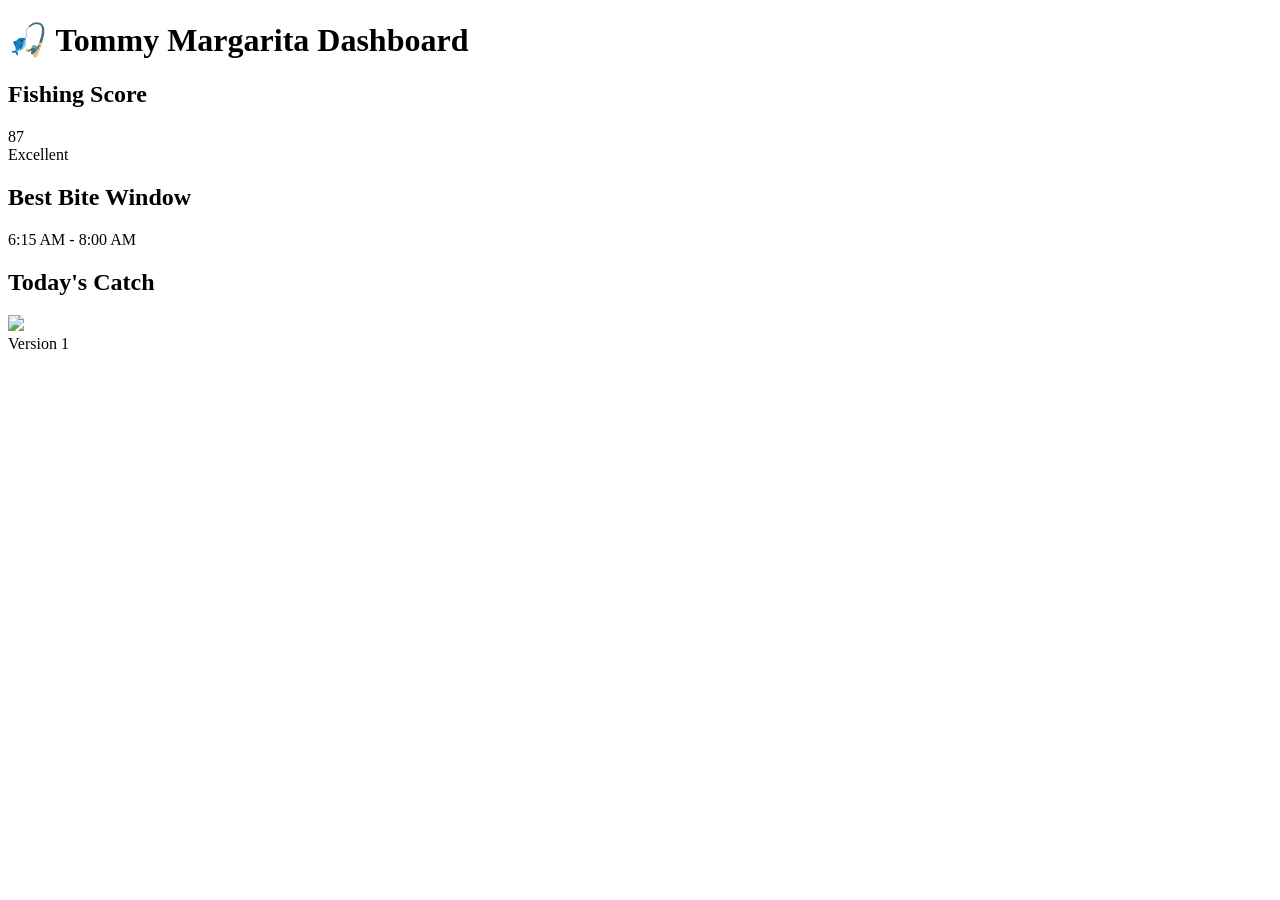
==== index.html @ ba4f807c "Add files via upload" ====
<!doctype html><html><head><meta charset="utf-8"><meta name="viewport" content="width=device-width,initial-scale=1"><title>Tommy Margarita Dashboard</title><link rel="stylesheet" href="css/style.css"></head><body><header><h1>🎣 Tommy Margarita Dashboard</h1><div id="clock"></div></header><main class="grid"><section class="card"><h2>Fishing Score</h2><div id="score" class="score">87</div><div id="rating">Excellent</div></section><section class="card"><h2>Best Bite Window</h2><div id="bite">6:15 AM - 8:00 AM</div><div id="countdown"></div></section><section class="card"><h2>Today's Catch</h2><img id="photo" src="photos/photo1.jpg"></section></main><footer>Version 1</footer><script src="js/app.js"></script></body></html>
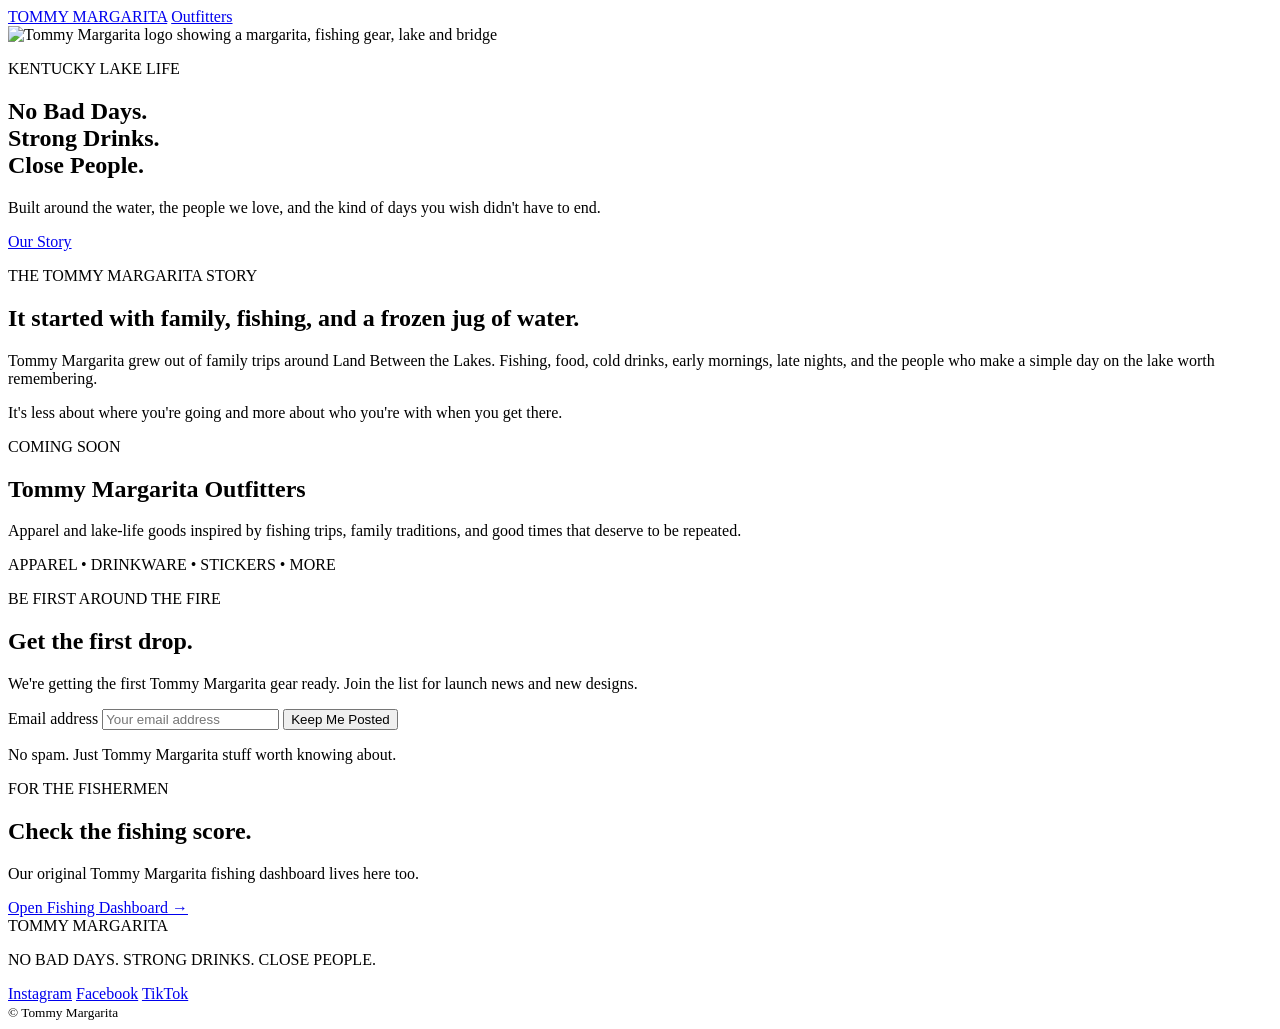
==== commit ca353449: "Build Tommy Margaritabrand homepage" ====
--- a/index.html
+++ b/index.html
@@ -1 +1,82 @@
-<!doctype html><html><head><meta charset="utf-8"><meta name="viewport" content="width=device-width,initial-scale=1"><title>Tommy Margarita Dashboard</title><link rel="stylesheet" href="css/style.css"></head><body><header><h1>🎣 Tommy Margarita Dashboard</h1><div id="clock"></div></header><main class="grid"><section class="card"><h2>Fishing Score</h2><div id="score" class="score">87</div><div id="rating">Excellent</div></section><section class="card"><h2>Best Bite Window</h2><div id="bite">6:15 AM - 8:00 AM</div><div id="countdown"></div></section><section class="card"><h2>Today's Catch</h2><img id="photo" src="photos/photo1.jpg"></section></main><footer>Version 1</footer><script src="js/app.js"></script></body></html>+<!doctype html>
+<html lang="en">
+<head>
+  <meta charset="utf-8">
+  <meta name="viewport" content="width=device-width, initial-scale=1">
+  <meta name="theme-color" content="#0c2433">
+  <meta name="description" content="Tommy Margarita is a Kentucky lake-life brand built around fishing, good food, strong drinks, and close people.">
+  <meta property="og:title" content="Tommy Margarita | No Bad Days. Strong Drinks. Close People.">
+  <meta property="og:description" content="Lake days, fishing, good food, strong drinks, and the people who make the memories.">
+  <meta property="og:type" content="website">
+  <title>Tommy Margarita | No Bad Days. Strong Drinks. Close People.</title>
+  <link rel="stylesheet" href="css/style.css">
+</head>
+<body>
+  <header class="site-header">
+    <a class="brand-mini" href="#top" aria-label="Tommy Margarita home">TOMMY MARGARITA</a>
+    <a class="header-link" href="#outfitters">Outfitters</a>
+  </header>
+
+  <main id="top">
+    <section class="hero">
+      <div class="hero-art">
+        <img src="images/tommy-margarita-logo.jpg" alt="Tommy Margarita logo showing a margarita, fishing gear, lake and bridge">
+      </div>
+      <p class="eyebrow">KENTUCKY LAKE LIFE</p>
+      <h1>No Bad Days.<br>Strong Drinks.<br>Close People.</h1>
+      <p class="hero-copy">Built around the water, the people we love, and the kind of days you wish didn't have to end.</p>
+      <a class="button" href="#story">Our Story</a>
+    </section>
+
+    <section class="section story" id="story">
+      <p class="eyebrow">THE TOMMY MARGARITA STORY</p>
+      <h2>It started with family, fishing, and a frozen jug of water.</h2>
+      <p>Tommy Margarita grew out of family trips around Land Between the Lakes. Fishing, food, cold drinks, early mornings, late nights, and the people who make a simple day on the lake worth remembering.</p>
+      <p>It's less about where you're going and more about who you're with when you get there.</p>
+    </section>
+
+    <section class="section feature" id="outfitters">
+      <div class="feature-card">
+        <p class="eyebrow">COMING SOON</p>
+        <h2>Tommy Margarita Outfitters</h2>
+        <p>Apparel and lake-life goods inspired by fishing trips, family traditions, and good times that deserve to be repeated.</p>
+        <span class="coming">APPAREL • DRINKWARE • STICKERS • MORE</span>
+      </div>
+    </section>
+
+    <section class="section signup">
+      <p class="eyebrow">BE FIRST AROUND THE FIRE</p>
+      <h2>Get the first drop.</h2>
+      <p>We're getting the first Tommy Margarita gear ready. Join the list for launch news and new designs.</p>
+
+      <!-- Replace the action URL with your form provider once created. -->
+      <form action="mailto:hello@tommymargarita.com" method="post" enctype="text/plain">
+        <label class="sr-only" for="email">Email address</label>
+        <input id="email" name="email" type="email" placeholder="Your email address" required>
+        <button class="button" type="submit">Keep Me Posted</button>
+      </form>
+      <p class="form-note">No spam. Just Tommy Margarita stuff worth knowing about.</p>
+    </section>
+
+    <section class="section fishing">
+      <p class="eyebrow">FOR THE FISHERMEN</p>
+      <h2>Check the fishing score.</h2>
+      <p>Our original Tommy Margarita fishing dashboard lives here too.</p>
+      <a class="text-link" href="fishing.html">Open Fishing Dashboard →</a>
+    </section>
+  </main>
+
+  <footer>
+    <div class="footer-brand">TOMMY MARGARITA</div>
+    <p>NO BAD DAYS. STRONG DRINKS. CLOSE PEOPLE.</p>
+    <div class="socials">
+      <a href="#" aria-label="Instagram">Instagram</a>
+      <a href="#" aria-label="Facebook">Facebook</a>
+      <a href="#" aria-label="TikTok">TikTok</a>
+    </div>
+    <small>© <span id="year"></span> Tommy Margarita</small>
+  </footer>
+
+  <script src="js/app.js"></script>
+</body>
+</html>
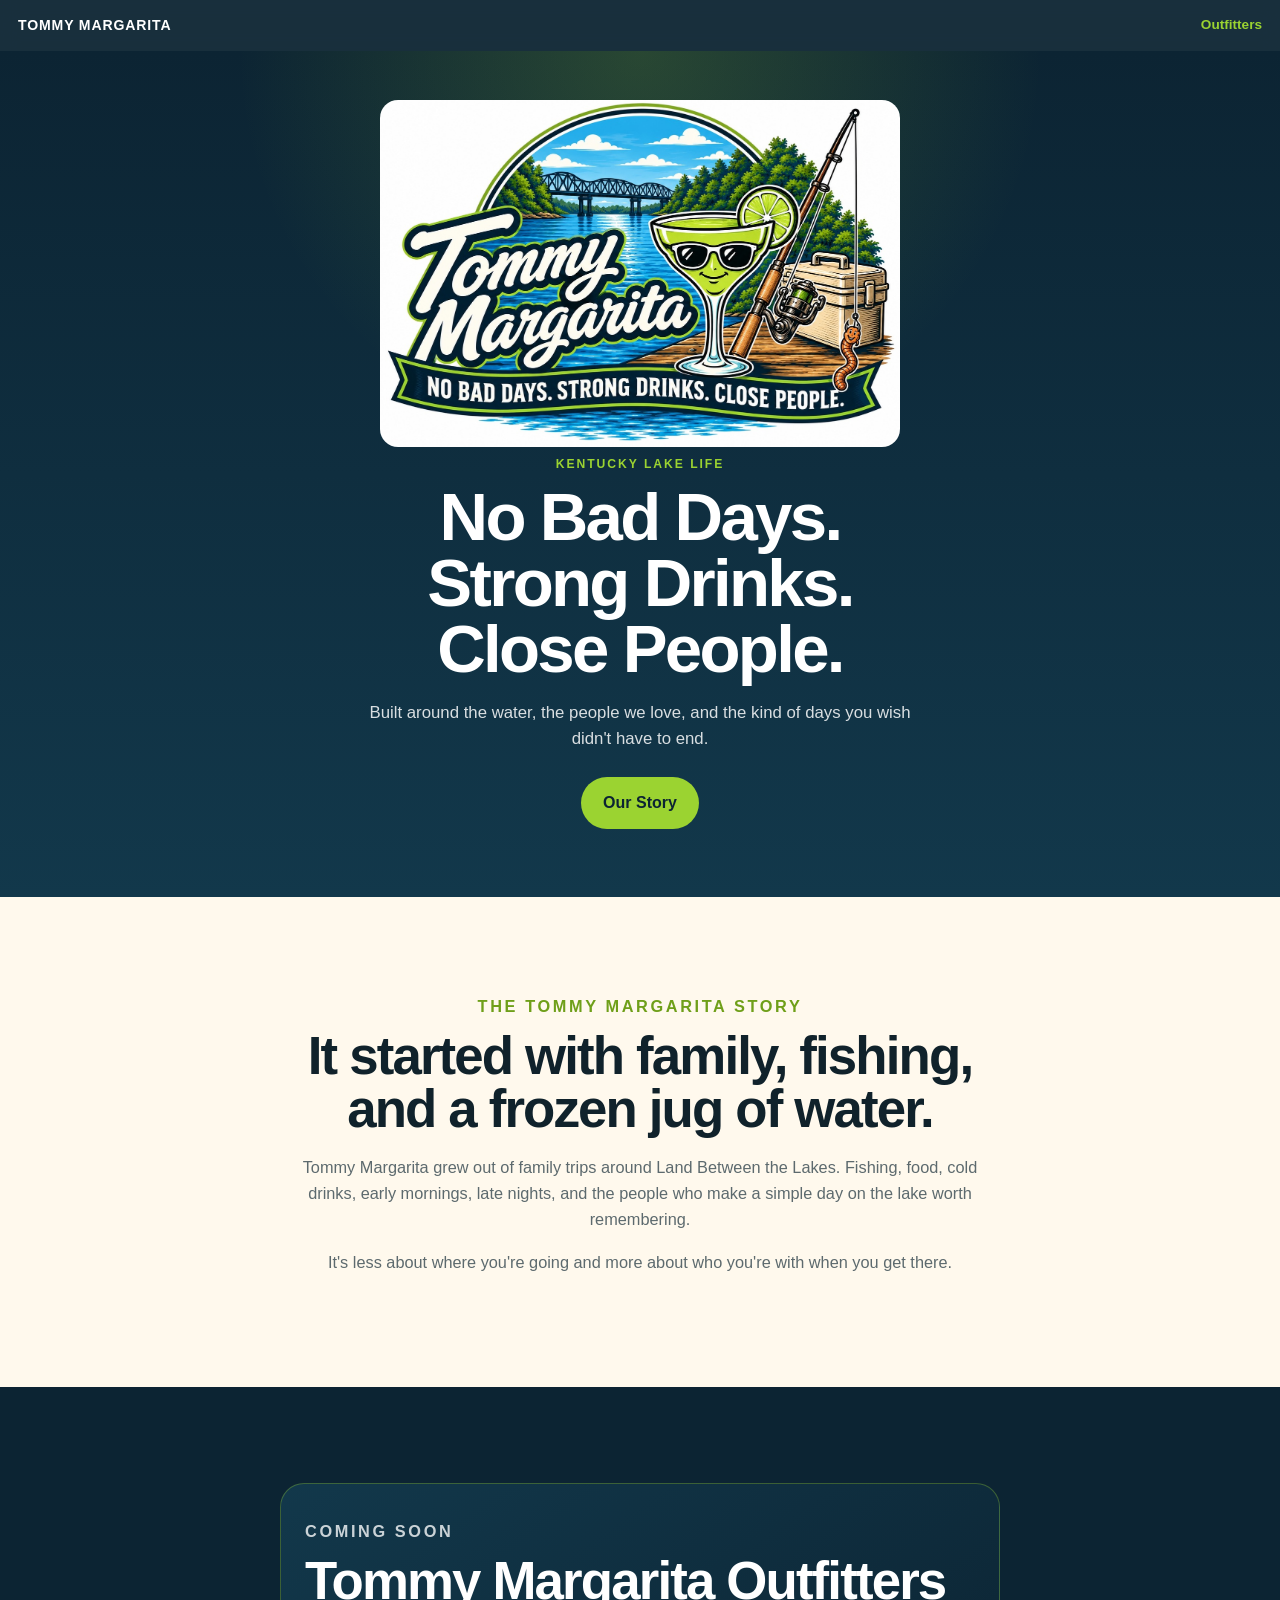
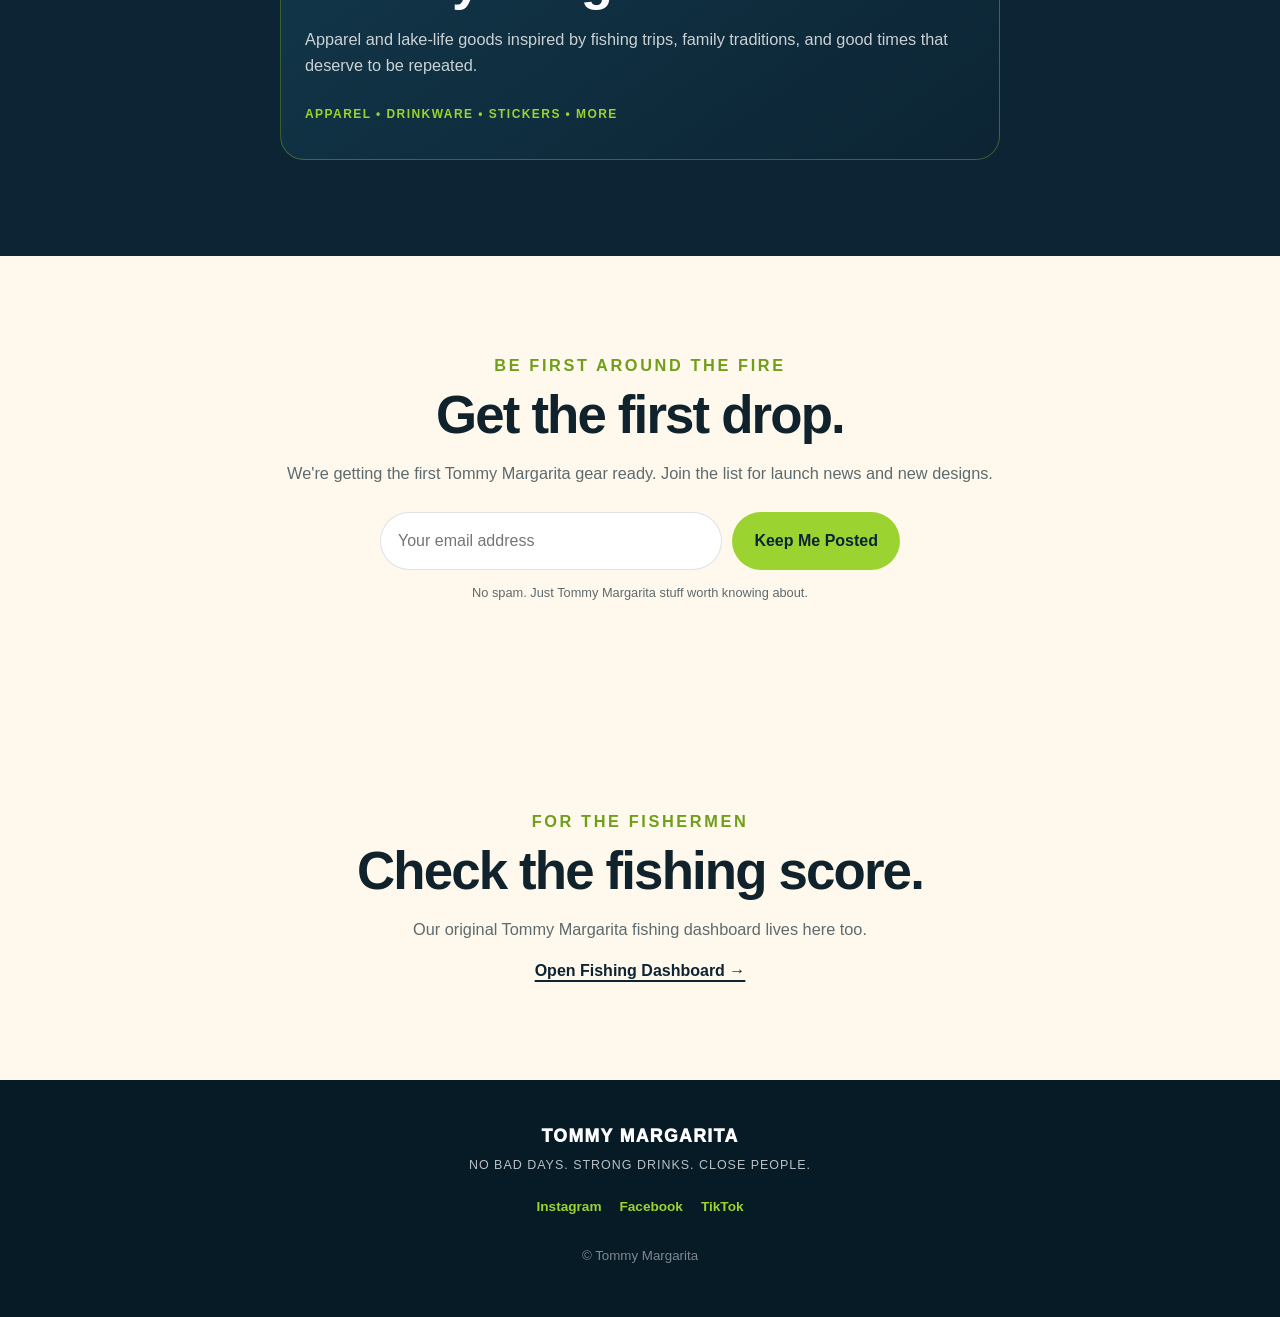
==== commit a1b815cf: "Connect signup form to Formspree" ====
--- a/index.html
+++ b/index.html
@@ -50,11 +50,13 @@
       <p>We're getting the first Tommy Margarita gear ready. Join the list for launch news and new designs.</p>
 
       <!-- Replace the action URL with your form provider once created. -->
-      <form action="mailto:hello@tommymargarita.com" method="post" enctype="text/plain">
-        <label class="sr-only" for="email">Email address</label>
-        <input id="email" name="email" type="email" placeholder="Your email address" required>
-        <button class="button" type="submit">Keep Me Posted</button>
-      </form>
+  <form action="https://formspree.io/f/xaeydeva" method="POST">
+    <label class="sr-only" for="email">Email address</label>
+    <input id="email" name="email" type="email" placeholder="Your email address" required>
+    <button class="button" type="submit">Keep Me Posted</button>
+  </form>
+  
+  
       <p class="form-note">No spam. Just Tommy Margarita stuff worth knowing about.</p>
     </section>
 
--- a/css/style.css
+++ b/css/style.css
@@ -0,0 +1,292 @@
+:root {
+  --navy: #0c2433;
+  --navy-2: #12384b;
+  --lime: #9bd331;
+  --lime-dark: #6f9f19;
+  --coral: #e96848;
+  --cream: #fff9ed;
+  --white: #ffffff;
+  --text: #10222b;
+  --muted: #5d6a6e;
+  --line: rgba(16, 34, 43, .13);
+}
+
+* { box-sizing: border-box; }
+
+html { scroll-behavior: smooth; }
+
+body {
+  margin: 0;
+  background: var(--cream);
+  color: var(--text);
+  font-family: -apple-system, BlinkMacSystemFont, "Segoe UI", sans-serif;
+  line-height: 1.6;
+}
+
+.site-header {
+  position: sticky;
+  top: 0;
+  z-index: 20;
+  display: flex;
+  justify-content: space-between;
+  align-items: center;
+  padding: 14px 18px;
+  background: rgba(12,36,51,.95);
+  color: var(--white);
+  backdrop-filter: blur(10px);
+}
+
+.brand-mini {
+  color: var(--white);
+  text-decoration: none;
+  font-weight: 900;
+  letter-spacing: .06em;
+  font-size: .88rem;
+}
+
+.header-link {
+  color: var(--lime);
+  text-decoration: none;
+  font-weight: 800;
+  font-size: .85rem;
+}
+
+.hero {
+  min-height: calc(100svh - 54px);
+  padding: 30px 20px 48px;
+  background:
+    radial-gradient(circle at 50% 0%, rgba(155,211,49,.20), transparent 38%),
+    linear-gradient(180deg, var(--navy) 0%, var(--navy-2) 100%);
+  color: var(--white);
+  text-align: center;
+  display: flex;
+  flex-direction: column;
+  justify-content: center;
+  align-items: center;
+}
+
+.hero-art {
+  width: min(100%, 520px);
+  margin-bottom: 8px;
+}
+
+.hero-art img {
+  display: block;
+  width: 100%;
+  height: auto;
+  border-radius: 18px;
+}
+
+.eyebrow {
+  margin: 0 0 10px;
+  color: var(--lime);
+  font-size: .76rem;
+  font-weight: 900;
+  letter-spacing: .16em;
+}
+
+.hero h1 {
+  margin: 0;
+  font-size: clamp(2.1rem, 10vw, 4.2rem);
+  line-height: .98;
+  letter-spacing: -.04em;
+}
+
+.hero-copy {
+  max-width: 560px;
+  margin: 18px auto 24px;
+  color: rgba(255,255,255,.84);
+  font-size: 1.05rem;
+}
+
+.button {
+  display: inline-block;
+  border: 0;
+  border-radius: 999px;
+  padding: 13px 22px;
+  background: var(--lime);
+  color: var(--navy);
+  font: inherit;
+  font-weight: 900;
+  text-decoration: none;
+  cursor: pointer;
+}
+
+.section {
+  padding: 72px 20px;
+  max-width: 760px;
+  margin: 0 auto;
+}
+
+.section h2 {
+  margin: 0 0 18px;
+  font-size: clamp(2rem, 8vw, 3.3rem);
+  line-height: 1.02;
+  letter-spacing: -.035em;
+}
+
+.section p {
+  color: var(--muted);
+  font-size: 1.02rem;
+}
+
+.story {
+  text-align: center;
+}
+
+.story .eyebrow,
+.signup .eyebrow,
+.fishing .eyebrow {
+  color: var(--lime-dark);
+}
+
+.feature {
+  max-width: none;
+  padding: 28px 20px 72px;
+  background: var(--navy);
+}
+
+.feature-card {
+  max-width: 720px;
+  margin: 0 auto;
+  padding: 34px 24px;
+  border: 1px solid rgba(155,211,49,.32);
+  border-radius: 24px;
+  background: linear-gradient(145deg, #12384b, #0c2433);
+  color: var(--white);
+}
+
+.feature-card h2 {
+  color: var(--white);
+}
+
+.feature-card p {
+  color: rgba(255,255,255,.78);
+}
+
+.coming {
+  display: inline-block;
+  margin-top: 10px;
+  color: var(--lime);
+  font-size: .75rem;
+  font-weight: 900;
+  letter-spacing: .12em;
+}
+
+.signup {
+  text-align: center;
+}
+
+.signup form {
+  display: flex;
+  flex-direction: column;
+  gap: 10px;
+  margin: 26px auto 10px;
+  max-width: 520px;
+}
+
+.signup input {
+  width: 100%;
+  padding: 15px 17px;
+  border: 1px solid var(--line);
+  border-radius: 999px;
+  background: var(--white);
+  color: var(--text);
+  font: inherit;
+  outline: none;
+}
+
+.signup input:focus {
+  border-color: var(--lime-dark);
+  box-shadow: 0 0 0 3px rgba(155,211,49,.22);
+}
+
+.form-note {
+  font-size: .8rem !important;
+}
+
+.fishing {
+  padding-top: 20px;
+  text-align: center;
+}
+
+.text-link {
+  color: var(--navy);
+  font-weight: 900;
+  text-decoration-thickness: 2px;
+  text-underline-offset: 4px;
+}
+
+footer {
+  padding: 42px 20px 50px;
+  background: #071b27;
+  color: var(--white);
+  text-align: center;
+}
+
+.footer-brand {
+  font-weight: 950;
+  letter-spacing: .08em;
+  font-size: 1.1rem;
+}
+
+footer p {
+  margin: 6px 0 20px;
+  color: rgba(255,255,255,.72);
+  font-size: .78rem;
+  letter-spacing: .08em;
+}
+
+.socials {
+  display: flex;
+  justify-content: center;
+  gap: 18px;
+  margin-bottom: 24px;
+}
+
+.socials a {
+  color: var(--lime);
+  text-decoration: none;
+  font-weight: 800;
+  font-size: .85rem;
+}
+
+footer small {
+  color: rgba(255,255,255,.48);
+}
+
+.sr-only {
+  position: absolute;
+  width: 1px;
+  height: 1px;
+  padding: 0;
+  margin: -1px;
+  overflow: hidden;
+  clip: rect(0,0,0,0);
+  white-space: nowrap;
+  border: 0;
+}
+
+@media (min-width: 700px) {
+  .hero {
+    padding-left: 40px;
+    padding-right: 40px;
+  }
+
+  .section {
+    padding-top: 96px;
+    padding-bottom: 96px;
+  }
+
+  .signup form {
+    flex-direction: row;
+  }
+
+  .signup input {
+    flex: 1;
+  }
+
+  .signup .button {
+    white-space: nowrap;
+  }
+}
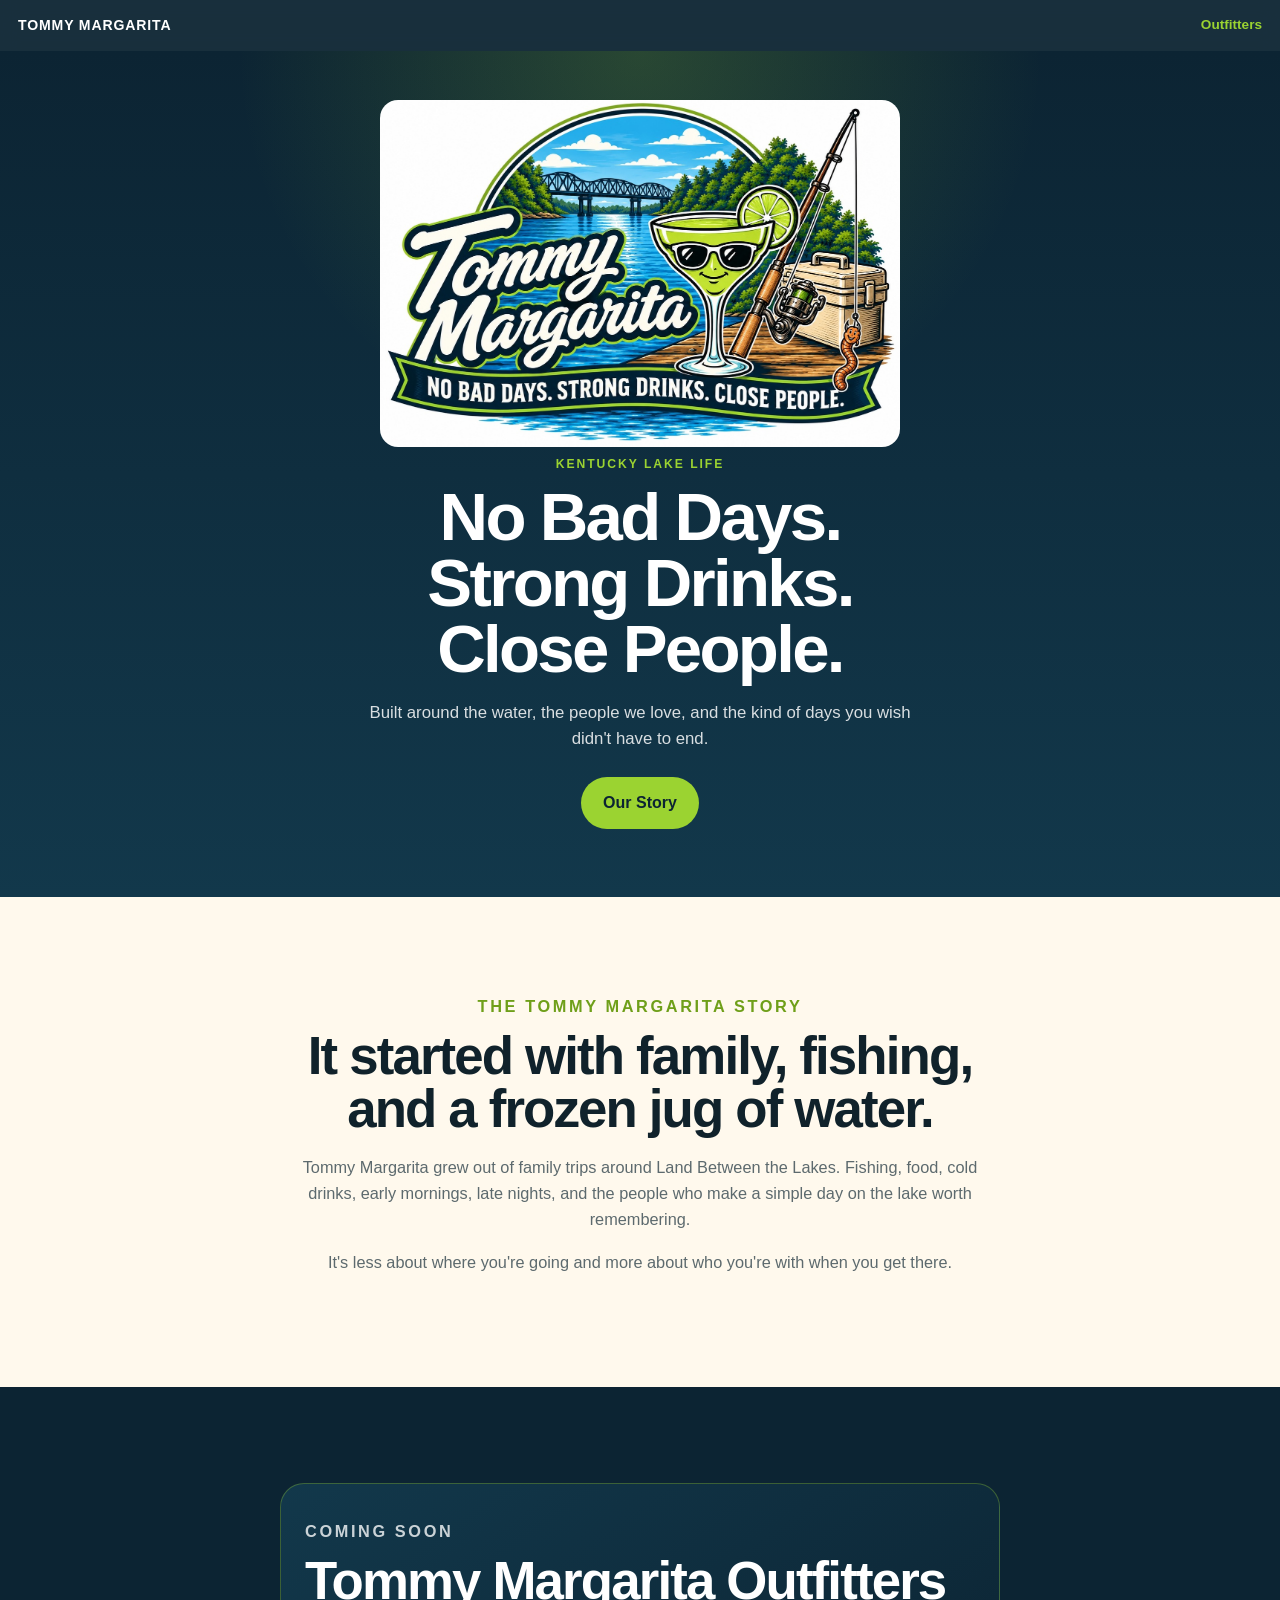
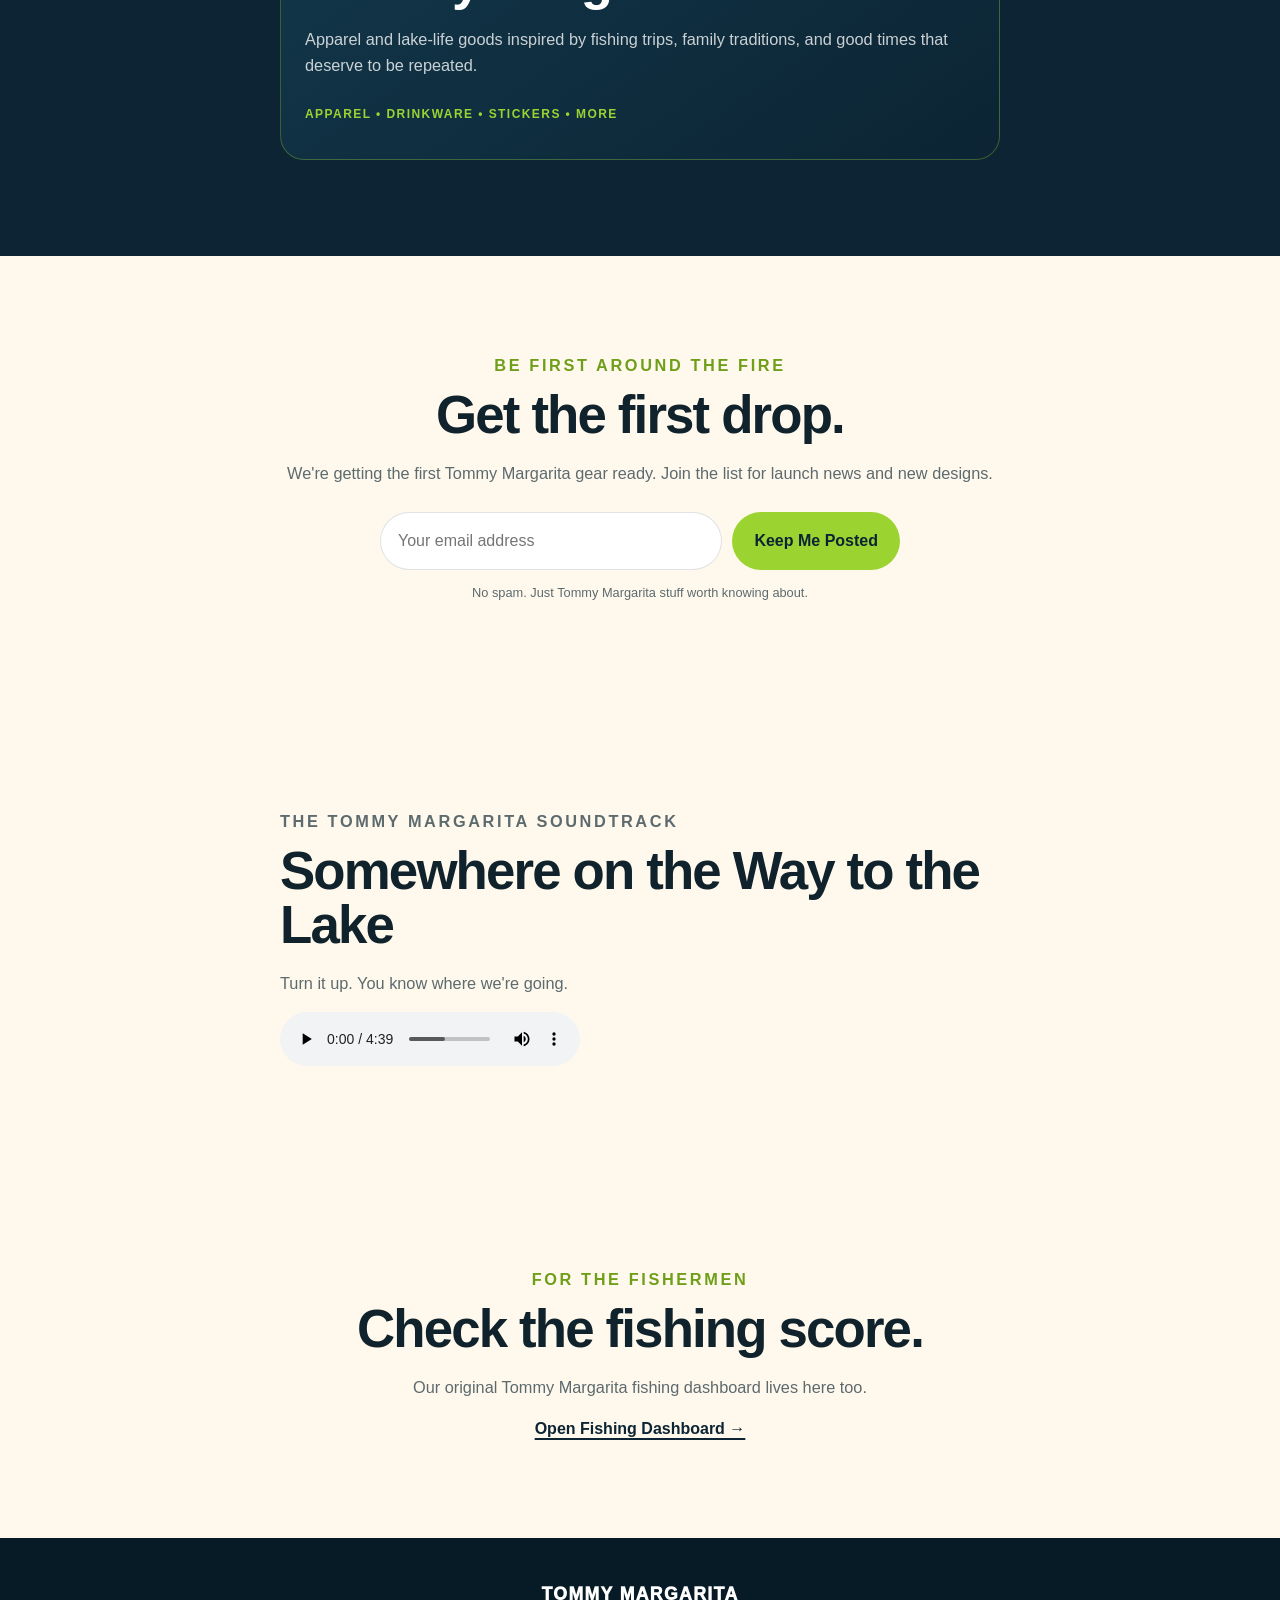
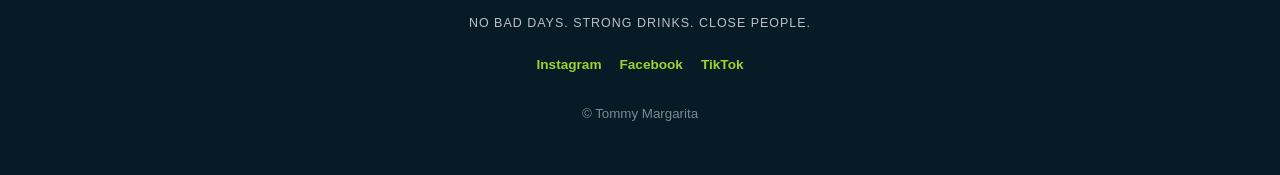
==== commit 511661ef: "Add music section with audio player to index.html" ====
--- a/index.html
+++ b/index.html
@@ -59,7 +59,16 @@
   
       <p class="form-note">No spam. Just Tommy Margarita stuff worth knowing about.</p>
     </section>
+<section class="section music">
+  <p class="eyebrow">THE TOMMY MARGARITA SOUNDTRACK</p>
+  <h2>Somewhere on the Way to the Lake</h2>
+  <p>Turn it up. You know where we're going.</p>
 
+  <audio controls>
+    <source src="somewhere-on-the-way-to-the-lake.mp3" type="audio/mpeg">
+    Your browser does not support the audio player.
+  </audio>
+</section>
     <section class="section fishing">
       <p class="eyebrow">FOR THE FISHERMEN</p>
       <h2>Check the fishing score.</h2>
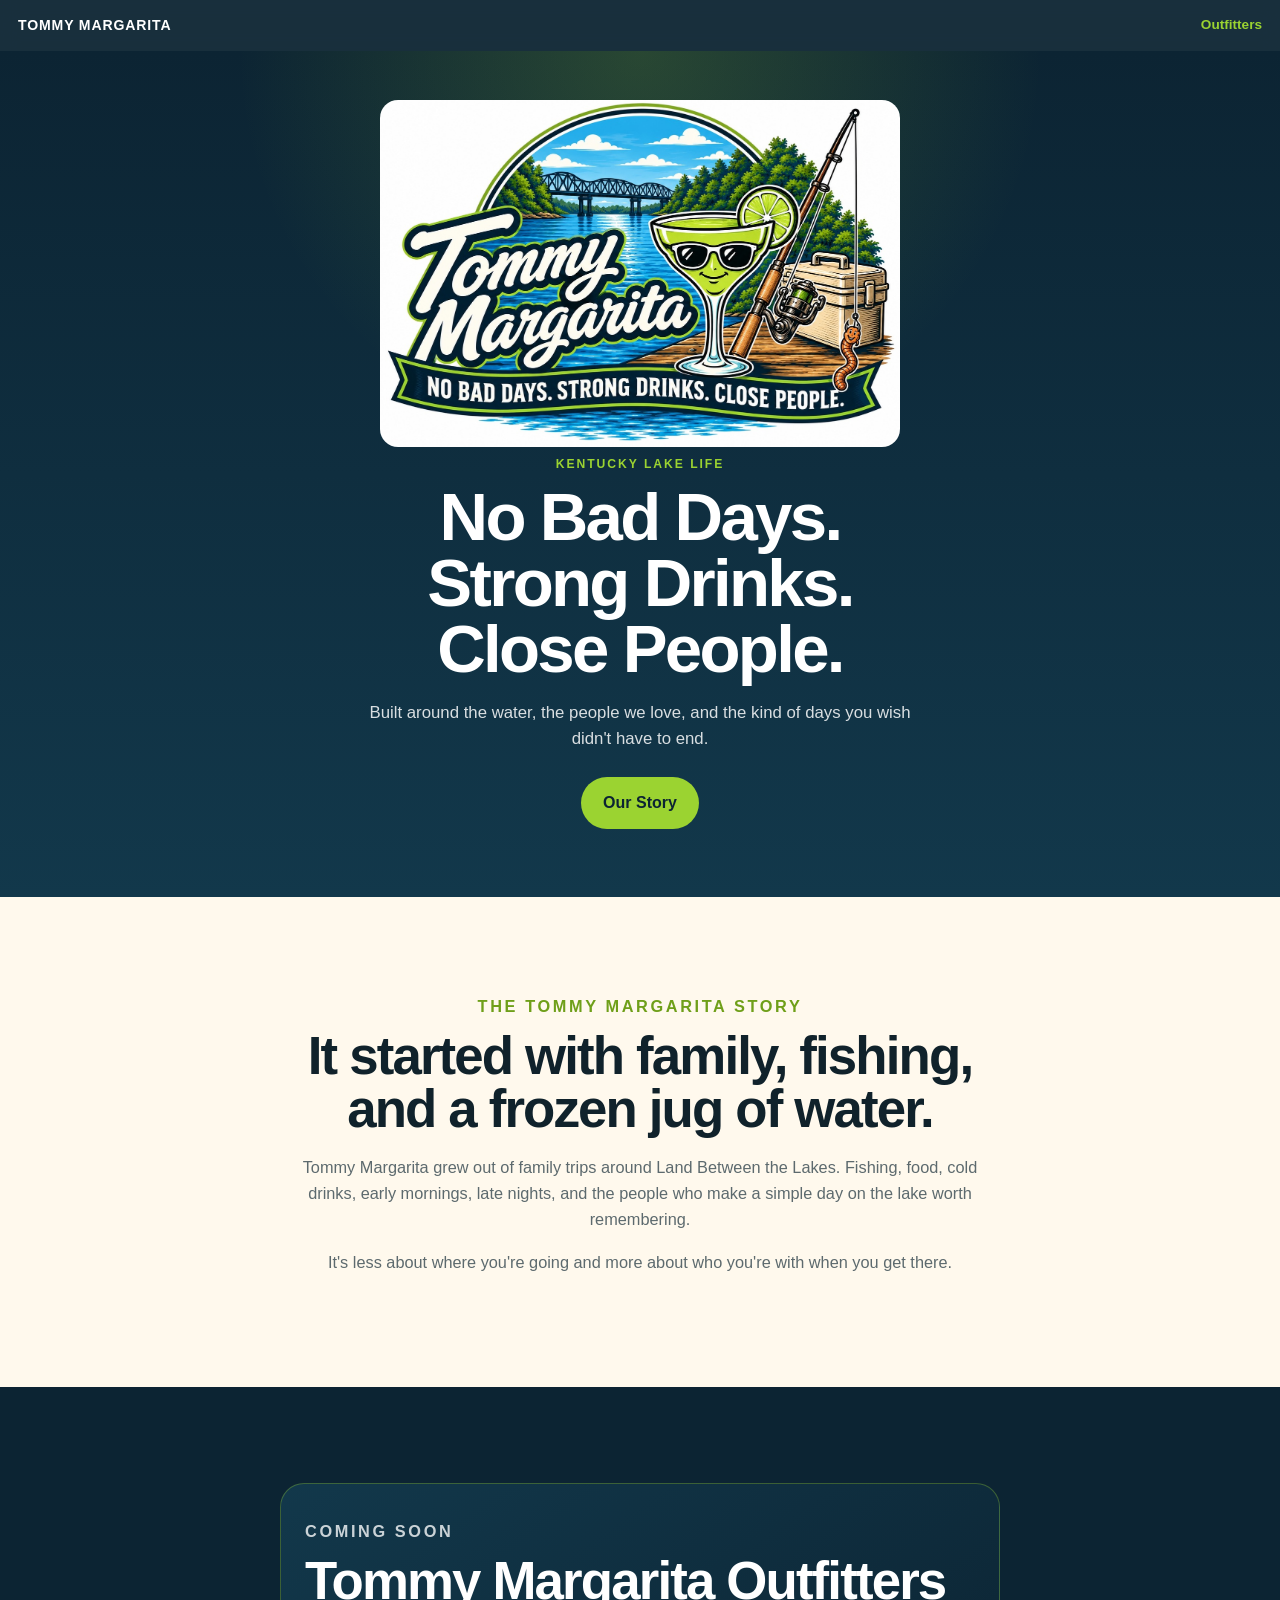
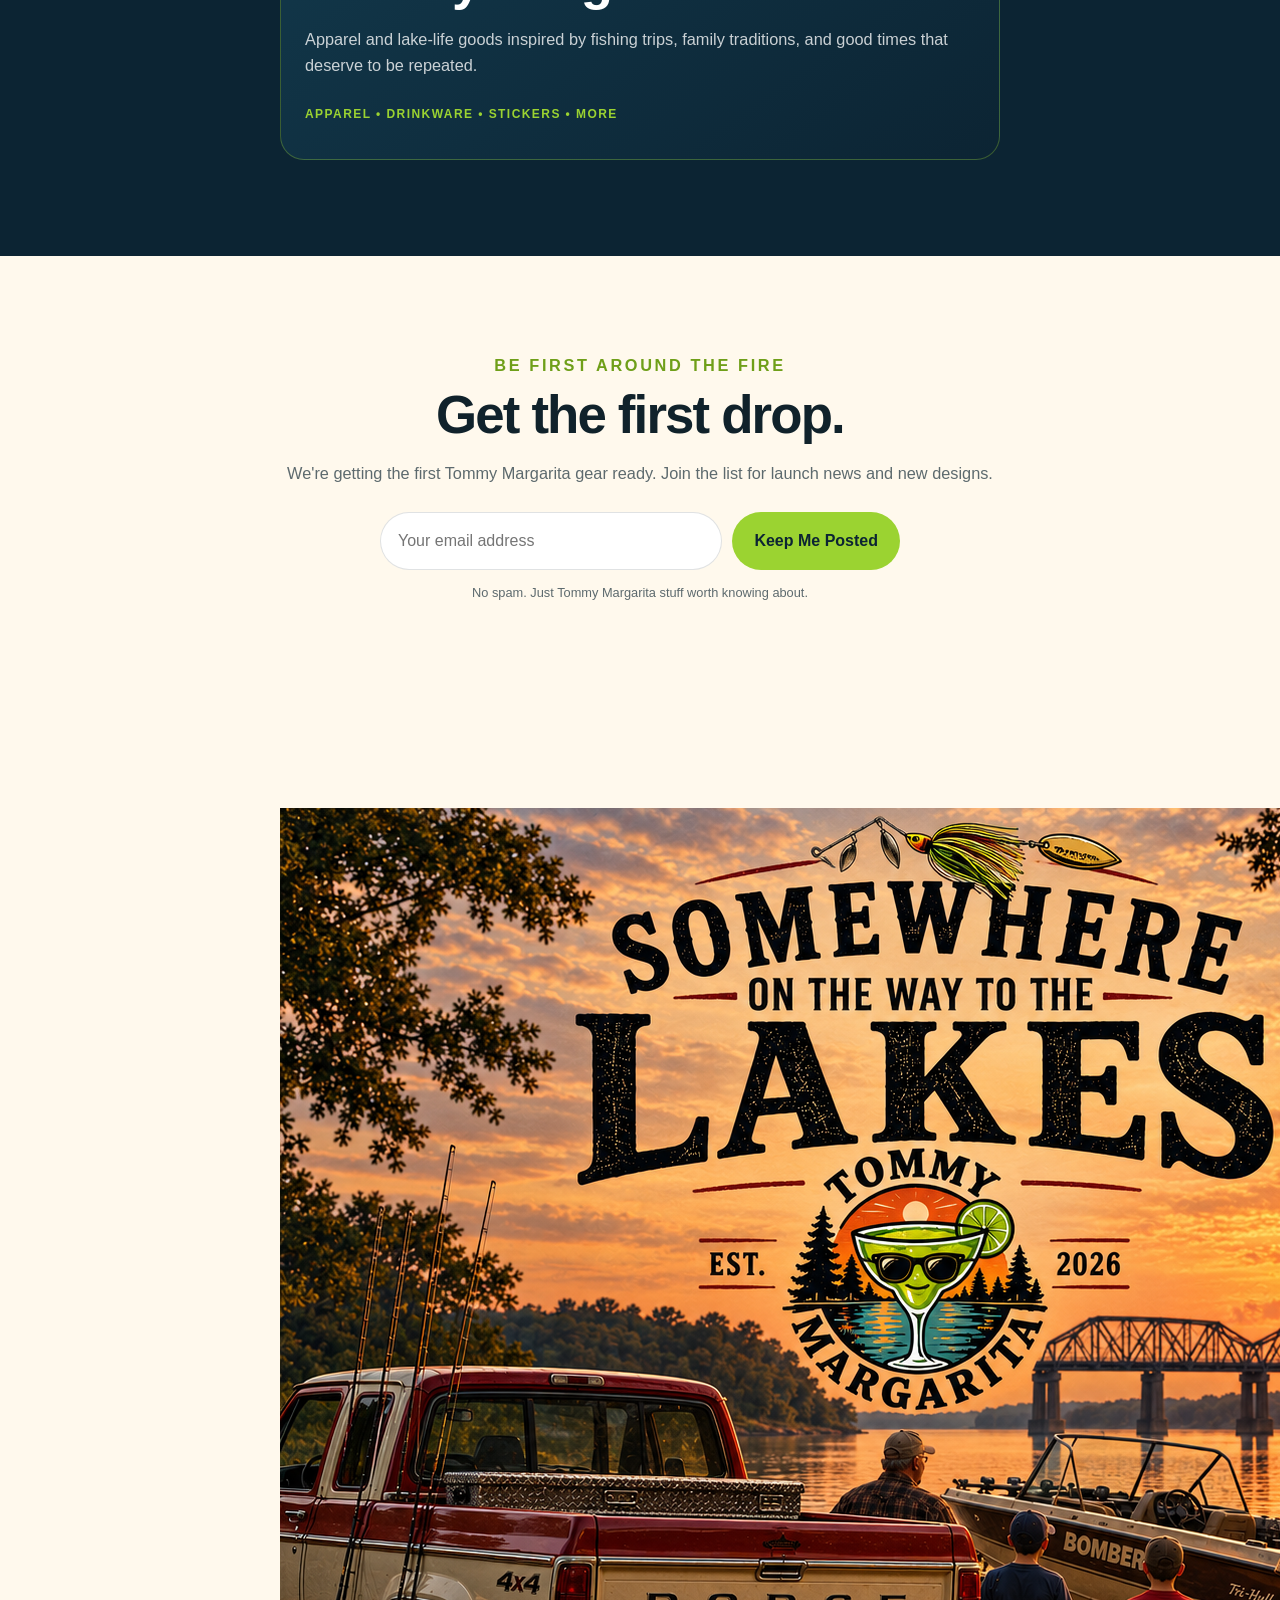
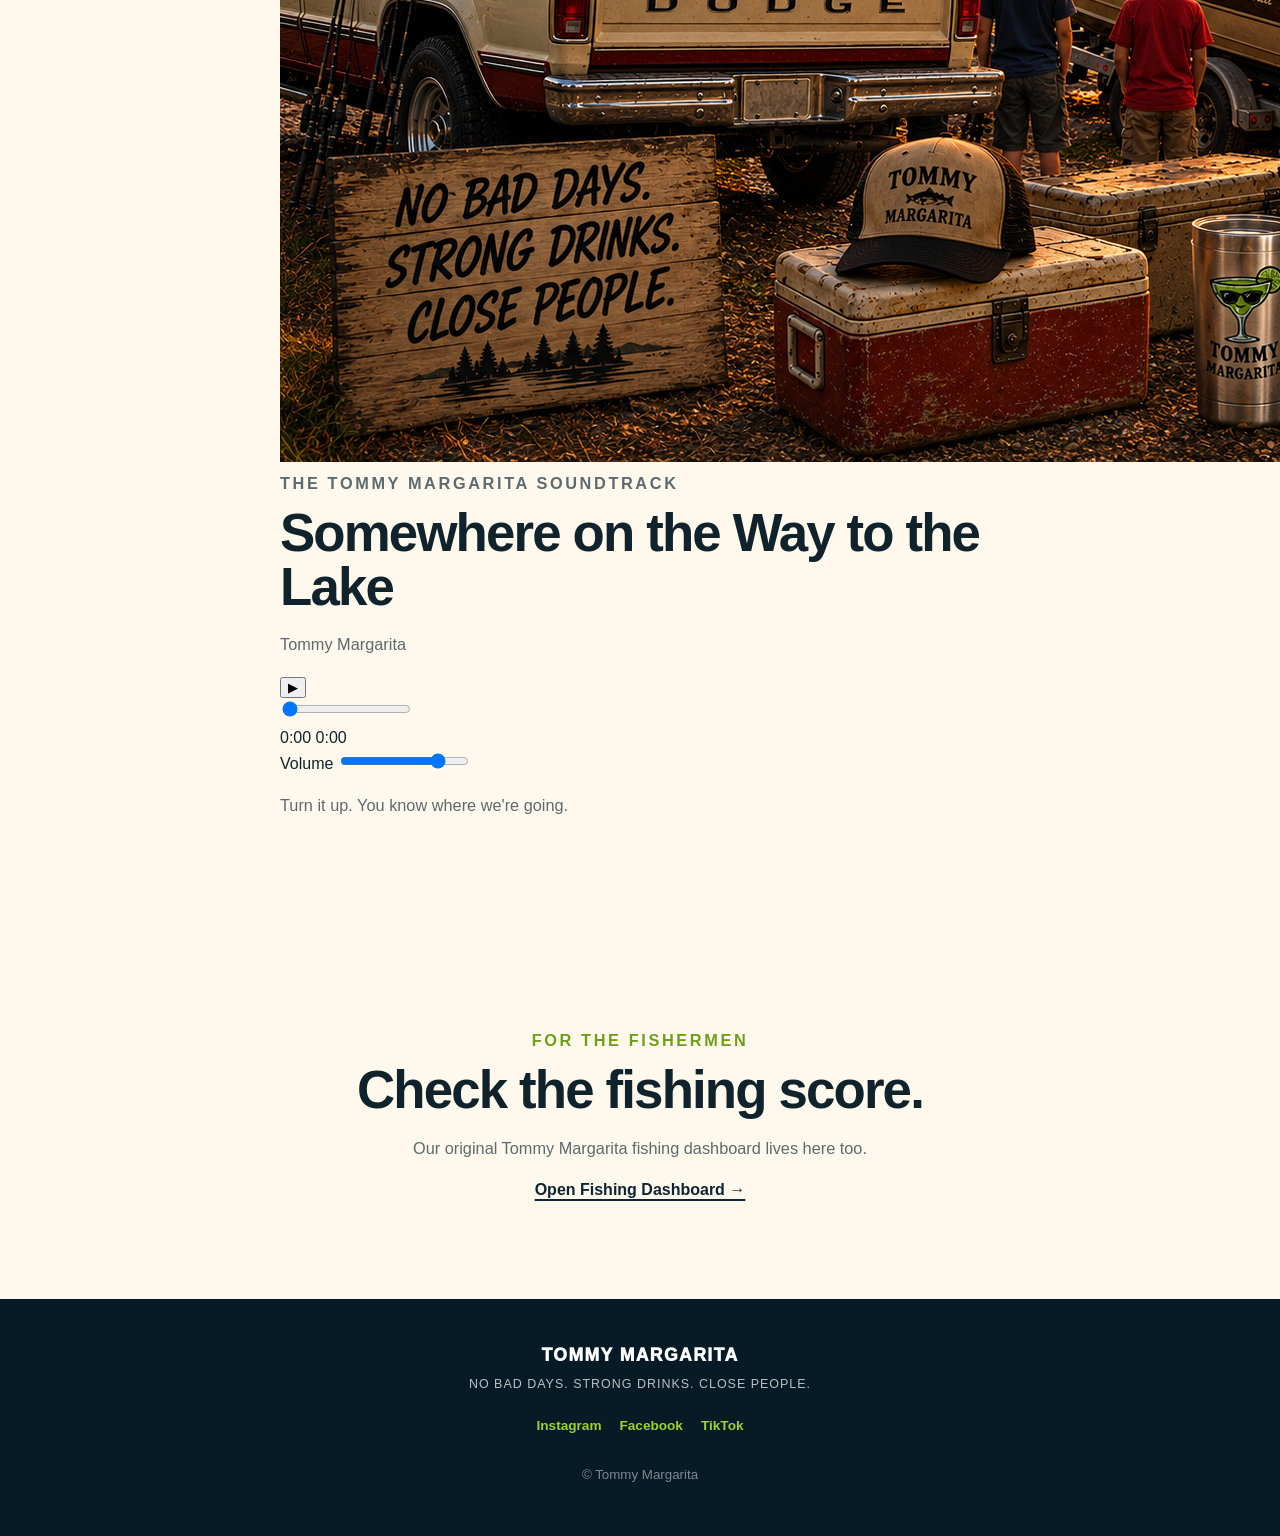
==== commit afb10121: "Polish branded soundtrack player" ====
--- a/index.html
+++ b/index.html
@@ -50,25 +50,47 @@
       <p>We're getting the first Tommy Margarita gear ready. Join the list for launch news and new designs.</p>
 
       <!-- Replace the action URL with your form provider once created. -->
-  <form action="https://formspree.io/f/xaeydeva" method="POST">
-    <label class="sr-only" for="email">Email address</label>
-    <input id="email" name="email" type="email" placeholder="Your email address" required>
-    <button class="button" type="submit">Keep Me Posted</button>
-  </form>
-  
-  
+      <form action="https://formspree.io/f/xaeydeva" method="POST">
+        <label class="sr-only" for="email">Email address</label>
+        <input id="email" name="email" type="email" placeholder="Your email address" required>
+        <button class="button" type="submit">Keep Me Posted</button>
+      </form>
       <p class="form-note">No spam. Just Tommy Margarita stuff worth knowing about.</p>
     </section>
-<section class="section music">
-  <p class="eyebrow">THE TOMMY MARGARITA SOUNDTRACK</p>
-  <h2>Somewhere on the Way to the Lake</h2>
-  <p>Turn it up. You know where we're going.</p>
 
-  <audio controls>
-    <source src="somewhere-on-the-way-to-the-lake.mp3" type="audio/mpeg">
-    Your browser does not support the audio player.
-  </audio>
-</section>
+    <section class="section music" aria-labelledby="music-title">
+      <div class="music-card">
+        <img class="music-art" src="images/somewhere-on-the-way-to-the-lake%20album%20art.jpg" alt="Somewhere on the Way to the Lake album artwork" loading="lazy">
+        <div class="music-details">
+          <p class="eyebrow">THE TOMMY MARGARITA SOUNDTRACK</p>
+          <h2 id="music-title">Somewhere on the Way to the Lake</h2>
+          <p class="music-artist">Tommy Margarita</p>
+          <audio id="music-audio" preload="metadata">
+            <source src="somewhere-on-the-way-to-the-lake.mp3" type="audio/mpeg">
+            Your browser does not support audio playback.
+          </audio>
+          <div class="music-controls">
+            <button class="play-button" id="play-button" type="button" aria-label="Play Somewhere on the Way to the Lake" aria-pressed="false">
+              <span id="play-icon" aria-hidden="true">▶</span>
+            </button>
+            <div class="track-controls">
+              <label class="sr-only" for="track-progress">Song progress</label>
+              <input class="track-progress" id="track-progress" type="range" min="0" max="100" value="0" step="0.1" aria-valuetext="0:00">
+              <div class="time-row">
+                <span id="current-time">0:00</span>
+                <span id="total-time">0:00</span>
+              </div>
+            </div>
+          </div>
+          <div class="volume-row">
+            <label for="volume-control">Volume</label>
+            <input class="volume-control" id="volume-control" type="range" min="0" max="1" value="0.8" step="0.01">
+          </div>
+        </div>
+      </div>
+      <p class="music-caption">Turn it up. You know where we're going.</p>
+    </section>
+
     <section class="section fishing">
       <p class="eyebrow">FOR THE FISHERMEN</p>
       <h2>Check the fishing score.</h2>
